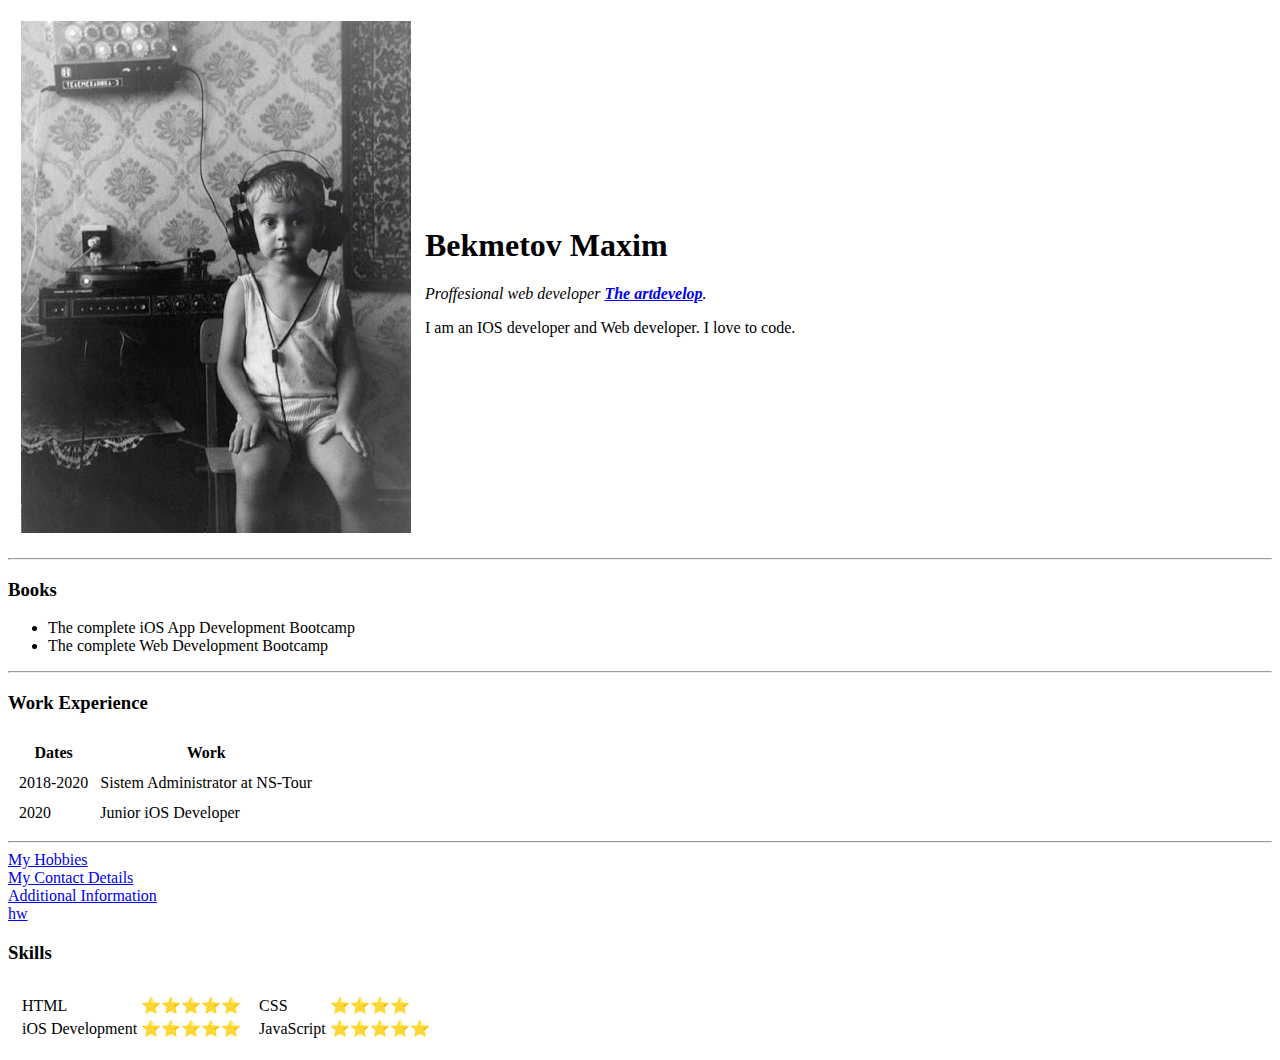
==== index.html @ a842aff0 "Add initial cv website files" ====
<!DOCTYPE html>
<html lang="en" dir="ltr">

<head>
  <meta charset="utf-8">
  <title>Maxim's Personal Site</title>
</head>

<body>
  <table cellspacing="12">
    <tr>
      <td><img src="photo.jpg" alt="maxim profile picture"></td>
      <td>
        <h1>Bekmetov Maxim</h1>
        <p><em>Proffesional web developer <strong><a href="https://www.facebook.com/squareGTS">The artdevelop</a></strong>.</em></p>
        <p>I am an IOS developer and Web developer. I love to code.</p>
      </td>
    </tr>
  </table>
  <hr>
  <h3>Books </h3>
  <ul>
    <li>The complete iOS App Development Bootcamp</li>
    <li>The complete Web Development Bootcamp</li>
  </ul>
  <hr>
  <h3>Work Experience</h3>
  <table cellspacing="10">
    <thead>
      <tr>
        <th>Dates</th>
        <th>Work</th>
      </tr>
    </thead>
    <tbody>
      <tr>
        <td>2018-2020</td>
        <td>Sistem Administrator at NS-Tour</td>
      </tr>
      <tr>
        <td>2020</td>
        <td>Junior iOS Developer</td>
      </tr>
    </tbody>
  </table>
  <hr>
  <a href="hobbies.html">My Hobbies</a>
  <br>
  <a href="contact-me.html">My Contact Details</a>
  <br>
  <a href="additional-information.html">Additional Information</a>
  <br>
  <a href="hw.html">hw</a>

  <h3>Skills</h3>
  <table cellspacing="10">
    <tr>
      <td>
        <table>
          <tr>
            <td>HTML</td>
            <td>⭐️⭐️⭐️⭐️⭐️</td>
          </tr>
          <tr>
            <td>iOS Development</td>
            <td>⭐️⭐️⭐️⭐️⭐️</td>
          </tr>
        </table>
      </td>
      <td>
        <table>
          <tr>
            <td>CSS</td>
            <td>⭐️⭐️⭐️⭐️</td>
          </tr>
          <tr>
            <td>JavaScript</td>
            <td>⭐️⭐️⭐️⭐️⭐️</td>
          </tr>
        </table>
      </td>
    </tr>
  </table>
</body>

</html>
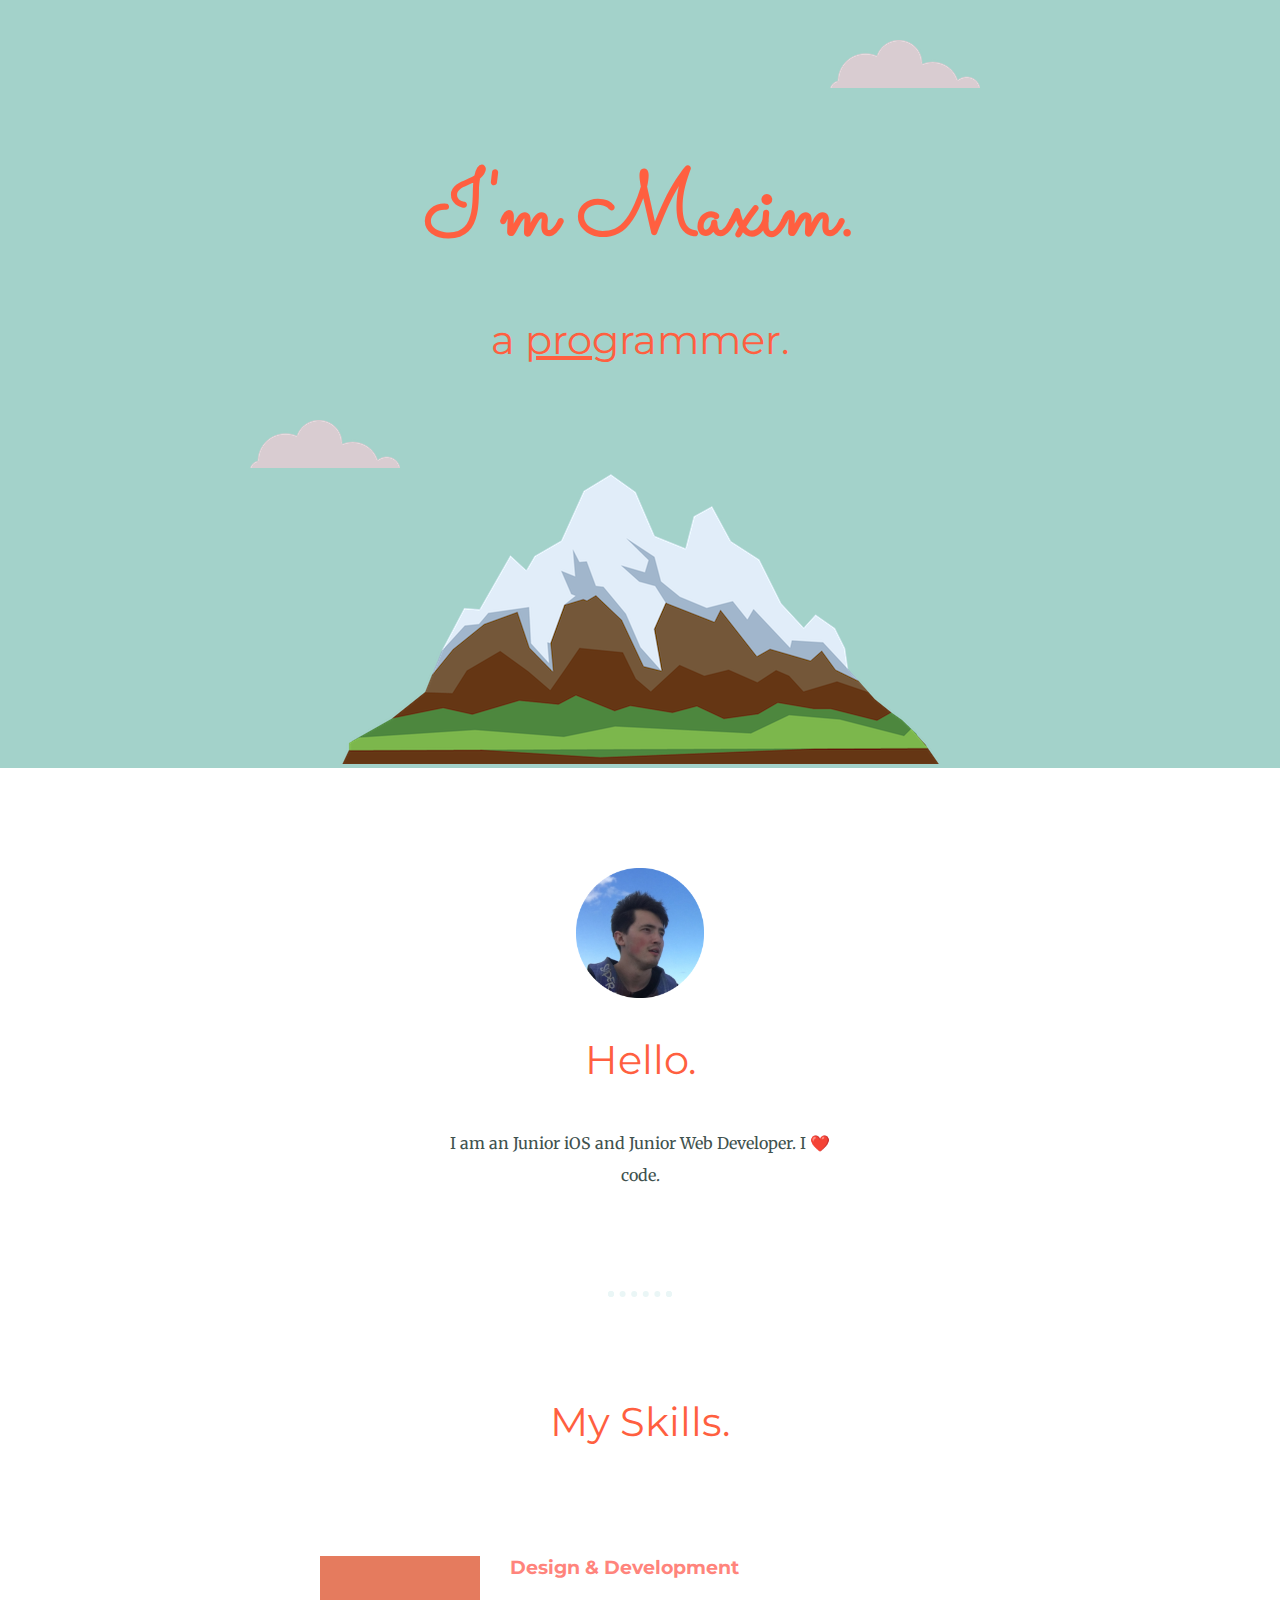
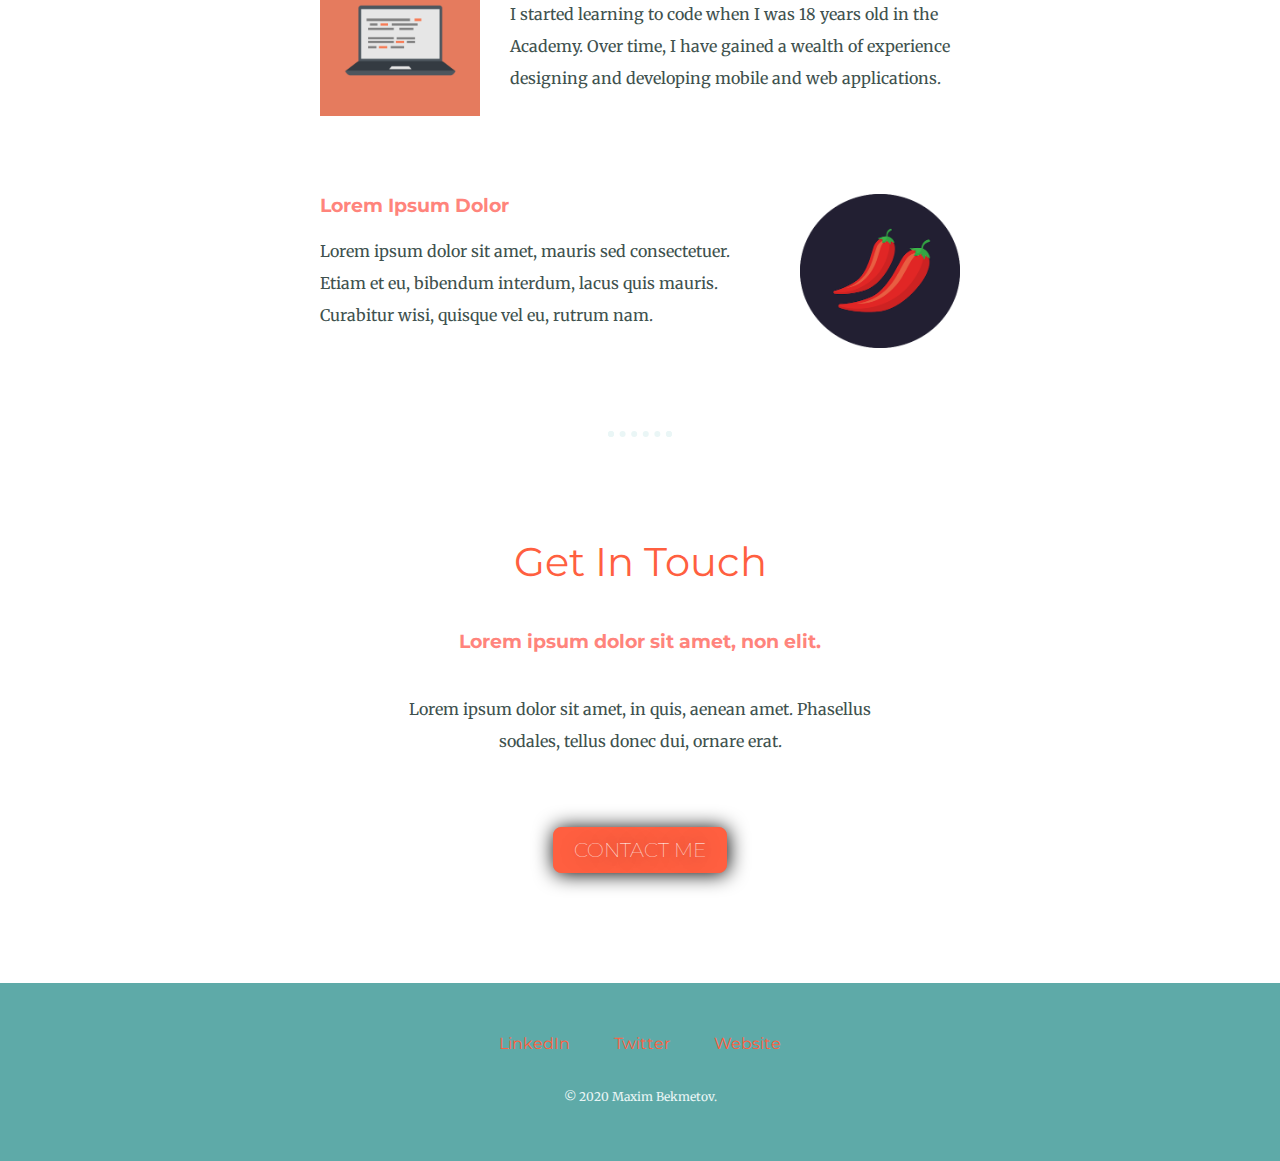
==== commit 854cc60b: "Add files via upload" ====
--- a/index.html
+++ b/index.html
@@ -3,84 +3,59 @@
 
 <head>
   <meta charset="utf-8">
-  <title>Maxim's Personal Site</title>
+  <title>Maxim Bekmetov</title>
+  <link rel="stylesheet" href="css/styles.css">
+  <link rel="icon" href="favicon.ico">
+  <link href="https://fonts.googleapis.com/css?family=Merriweather|Montserrat|Sacramento" rel="stylesheet">
 </head>
 
 <body>
-  <table cellspacing="12">
-    <tr>
-      <td><img src="photo.jpg" alt="maxim profile picture"></td>
-      <td>
-        <h1>Bekmetov Maxim</h1>
-        <p><em>Proffesional web developer <strong><a href="https://www.facebook.com/squareGTS">The artdevelop</a></strong>.</em></p>
-        <p>I am an IOS developer and Web developer. I love to code.</p>
-      </td>
-    </tr>
-  </table>
-  <hr>
-  <h3>Books </h3>
-  <ul>
-    <li>The complete iOS App Development Bootcamp</li>
-    <li>The complete Web Development Bootcamp</li>
-  </ul>
-  <hr>
-  <h3>Work Experience</h3>
-  <table cellspacing="10">
-    <thead>
-      <tr>
-        <th>Dates</th>
-        <th>Work</th>
-      </tr>
-    </thead>
-    <tbody>
-      <tr>
-        <td>2018-2020</td>
-        <td>Sistem Administrator at NS-Tour</td>
-      </tr>
-      <tr>
-        <td>2020</td>
-        <td>Junior iOS Developer</td>
-      </tr>
-    </tbody>
-  </table>
-  <hr>
-  <a href="hobbies.html">My Hobbies</a>
-  <br>
-  <a href="contact-me.html">My Contact Details</a>
-  <br>
-  <a href="additional-information.html">Additional Information</a>
-  <br>
-  <a href="hw.html">hw</a>
+  <div class="top-container">
+    <img class="top-cloud" src="images/cloud.png" alt="cloud-img">
+    <h1>I'm Maxim.</h1>
+    <h2>a <span class="pro">pro</span>grammer.</h2>
+    <img class="bottom-cloud" src="images/cloud.png" alt="cloud-img">
+    <img src="images/mountain.png" alt="mountain-img">
+  </div>
 
-  <h3>Skills</h3>
-  <table cellspacing="10">
-    <tr>
-      <td>
-        <table>
-          <tr>
-            <td>HTML</td>
-            <td>⭐️⭐️⭐️⭐️⭐️</td>
-          </tr>
-          <tr>
-            <td>iOS Development</td>
-            <td>⭐️⭐️⭐️⭐️⭐️</td>
-          </tr>
-        </table>
-      </td>
-      <td>
-        <table>
-          <tr>
-            <td>CSS</td>
-            <td>⭐️⭐️⭐️⭐️</td>
-          </tr>
-          <tr>
-            <td>JavaScript</td>
-            <td>⭐️⭐️⭐️⭐️⭐️</td>
-          </tr>
-        </table>
-      </td>
-    </tr>
-  </table>
+
+  <div class="middle-container">
+    <div class="profile">
+      <img class="maxim-img" src="images/IMG_2680.png" alt="maxim-img">
+      <h2>Hello.</h2>
+      <p class="intro">I am an Junior iOS and Junior Web Developer. I ❤️ code.</p>
+    </div>
+    <hr>
+    <div class="skills">
+      <h2>My Skills.</h2>
+      <div class="skill-row">
+        <img class="computer-img" src="images/computer.png" alt="computer-img">
+        <h3>Design & Development</h3>
+        <p>I started learning to code when I was 18 years old in the Academy. Over time, I have gained a wealth of experience designing and developing mobile and web applications.</p>
+      </div>
+      <div class="skill-row">
+        <img class="chilli-img" src="images/chillies.png" alt="chillies-img">
+        <h3>Lorem Ipsum Dolor</h3>
+        <p>Lorem ipsum dolor sit amet, mauris sed consectetuer. Etiam et eu, bibendum interdum, lacus quis mauris. Curabitur wisi, quisque vel eu, rutrum nam.</p>
+      </div>
+    </div>
+    <hr>
+    <div class="contact-me">
+      <h2>Get In Touch</h2>
+      <h3>Lorem ipsum dolor sit amet, non elit.</h3>
+      <p class="contact-message">Lorem ipsum dolor sit amet, in quis, aenean amet. Phasellus sodales, tellus donec dui, ornare erat.</p>
+      <a class="btn" href="mailto:squareGTS@icloud.com">CONTACT ME</a>
+    </div>
+  </div>
+
+
+  <div class="bottom-container">
+    <a class="footer-link" href="https://www.linkedin.com/in/maxim-bekmetov-b5085b158/">LinkedIn</a>
+    <a class="footer-link" href="https://twitter.com/">Twitter</a>
+    <a class="footer-link" href="https://squaregts.github.io/cv/">Website</a>
+    <p class="copyright">© 2020 Maxim Bekmetov.</p>
+  </div>
+
 </body>
 
 </html>
--- a/css/styles.css
+++ b/css/styles.css
@@ -0,0 +1,157 @@
+body {
+  color: #40514E;
+  margin: 0;
+  text-align: center;
+  font-family: 'Merriweather', serif;
+}
+
+h1 {
+  color: #ff5f40;
+  font-size: 5.625rem;
+  margin: 50px auto 0 auto;
+  font-family: 'Sacramento', cursive;
+}
+
+h2 {
+  color: #ff5f40;
+  font-family: 'Montserrat', sans-serif;
+  font-size: 2.5rem;
+  font-weight: normal;
+  padding-bottom: 10px;
+}
+
+h3 {
+  color: #ff847c;
+  font-family: 'Montserrat', sans-serif;
+}
+
+p {
+  line-height: 2;
+}
+
+hr {
+  border: dotted #EAF6F6 6px;
+  border-bottom: none;
+  width: 4%;
+  margin: 100px auto;
+}
+
+a {
+  color: #ff5f40;
+  font-family: 'Montserrat', sans-serif;
+  margin: 10px 20px;
+  text-decoration: none;
+}
+
+a:hover {
+  color: #EAF6F6;
+}
+
+.top-container {
+  background-color: #a3d2ca;
+  position: relative;
+  padding-top: 100px;
+}
+
+.maxim-img {
+  width: 10%;
+}
+
+.middle-container {
+  margin: 100px 0;
+}
+
+.bottom-container {
+  background-color: #5eaaa8;
+  padding: 50px 0 20px;
+}
+
+.skill-row {
+  width: 50%;
+  margin: 100px auto 100px auto;
+  text-align: left;
+}
+
+.pro {
+  text-decoration: underline;
+}
+
+.intro {
+  width: 30%;
+  margin: auto;
+}
+
+.contact-message {
+  width: 40%;
+  margin: 40px auto 60px;
+}
+
+.copyright {
+  color: #EAF6F6;
+  font-size: 0.75rem;
+  padding: 20px 0;
+}
+
+.top-cloud {
+  position: absolute;
+  right: 300px;
+  top: 40px;
+}
+
+.bottom-cloud {
+  position: absolute;
+  left: 250px;
+  bottom: 300px;
+}
+
+.computer-img {
+  width: 25%;
+  float: left;
+  margin-right: 30px;
+}
+
+.chilli-img {
+  width: 25%;
+  float: right;
+  margin-left: 30px;
+}
+
+.btn {
+  background: #ff5f40;
+  background-image: -webkit-linear-gradient(top, #ff5f40, #ff5f40);
+  background-image: -moz-linear-gradient(top, #ff5f40, #ff5f40);
+  background-image: -ms-linear-gradient(top, #ff5f40, #ff5f40);
+  background-image: -o-linear-gradient(top, #ff5f40, #ff5f40);
+  background-image: -webkit-gradient(to bottom, #ff5f40, #ff5f40);
+  -webkit-border-radius: 8px;
+  -moz-border-radius: 8px;
+  border-radius: 8px;
+  color: #FFFFFF;
+  font-family: 'Montserrat', sans-serif;
+  font-size: 20px;
+  font-weight: 100;
+  padding: 10px 20px 10px 20px;
+  -webkit-box-shadow: 1px 1px 20px 0 #000000;
+  -moz-box-shadow: 1px 1px 20px 0 #000000;
+  box-shadow: 1px 1px 20px 0 #000000;
+  text-shadow: 1px 1px 20px #000000;
+  border: solid #ff5f40 1px;
+  text-decoration: none;
+  display: inline-block;
+  cursor: pointer;
+  text-align: center;
+}
+
+.btn:hover {
+  border: solid #ff847c 1px;
+  background: #ff847c;
+  background-image: -webkit-linear-gradient(top, #ff847c, #ff847c);
+  background-image: -moz-linear-gradient(top, #ff847c, #ff847c);
+  background-image: -ms-linear-gradient(top, #ff847c, #ff847c);
+  background-image: -o-linear-gradient(top, #ff847c, #ff847c);
+  background-image: -webkit-gradient(to bottom, #ff847c, #ff847c);
+  -webkit-border-radius: 20px;
+  -moz-border-radius: 20px;
+  border-radius: 20px;
+  text-decoration: none;
+}
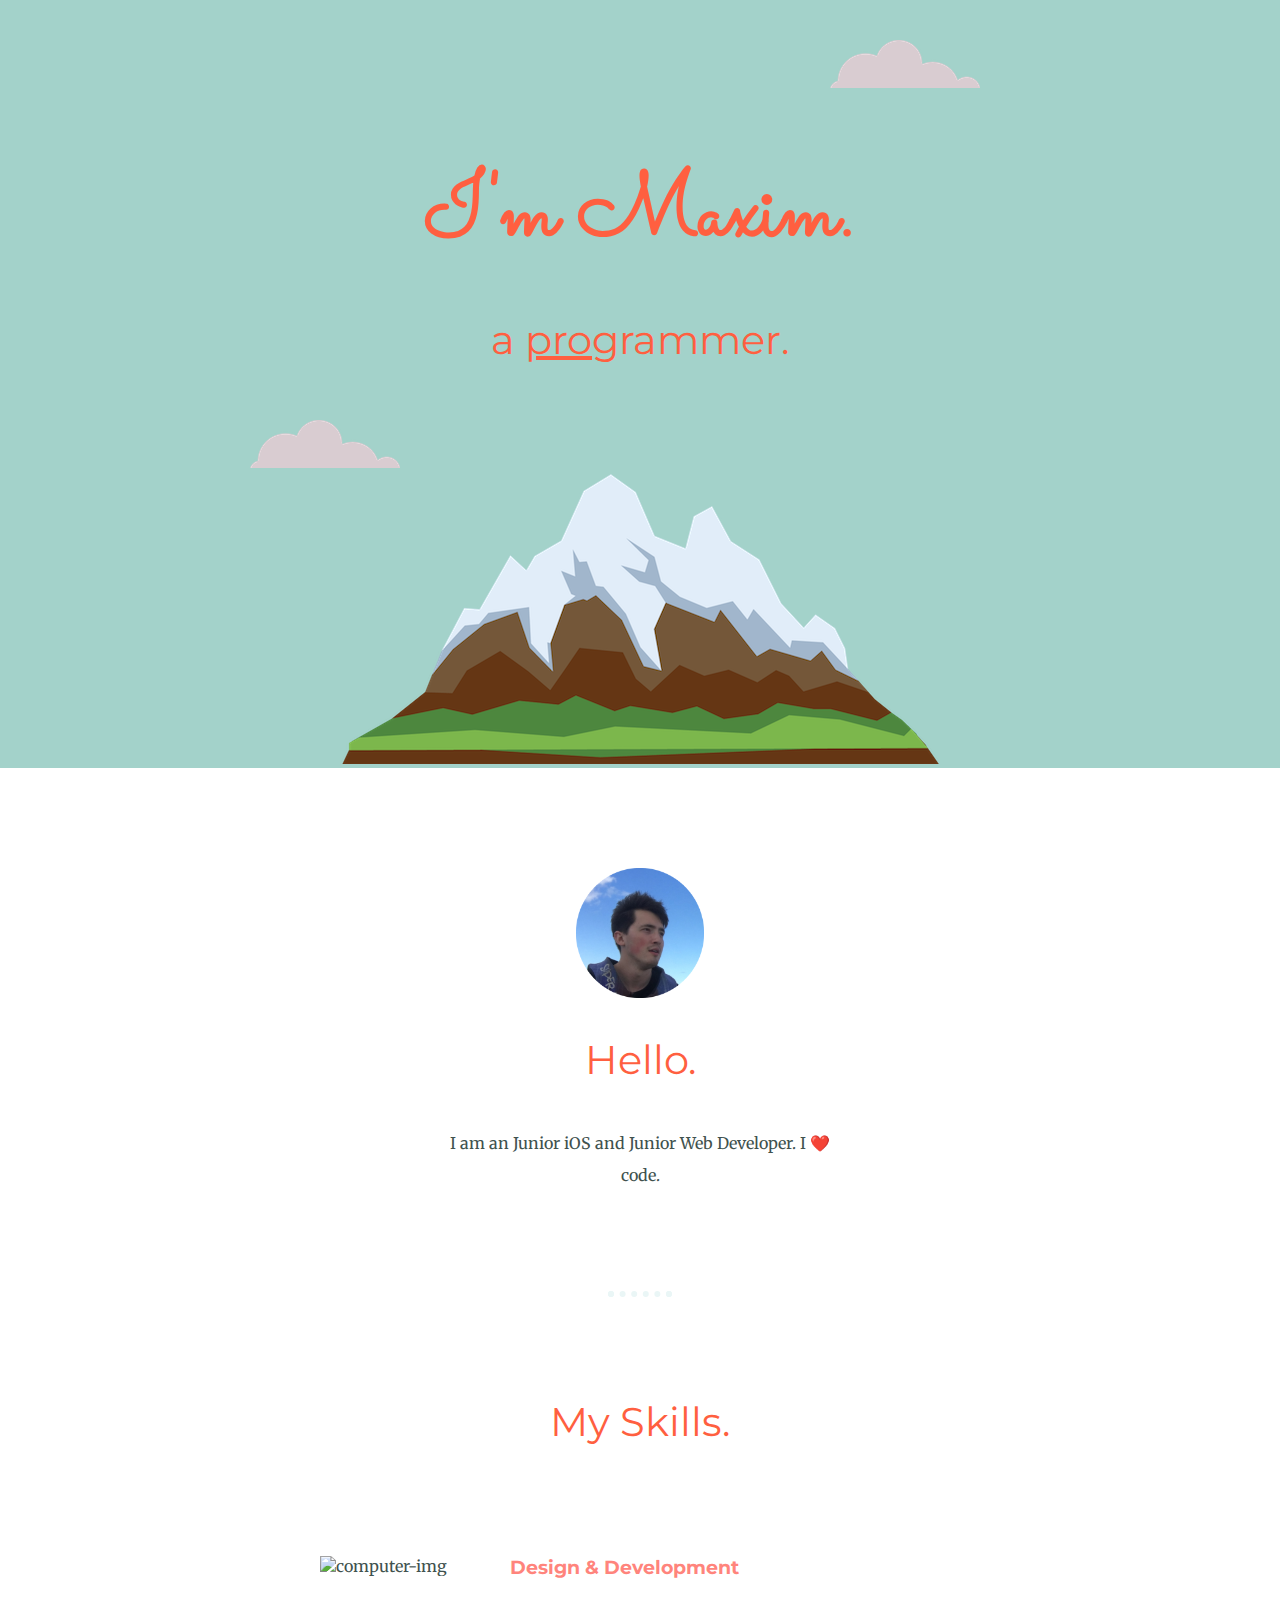
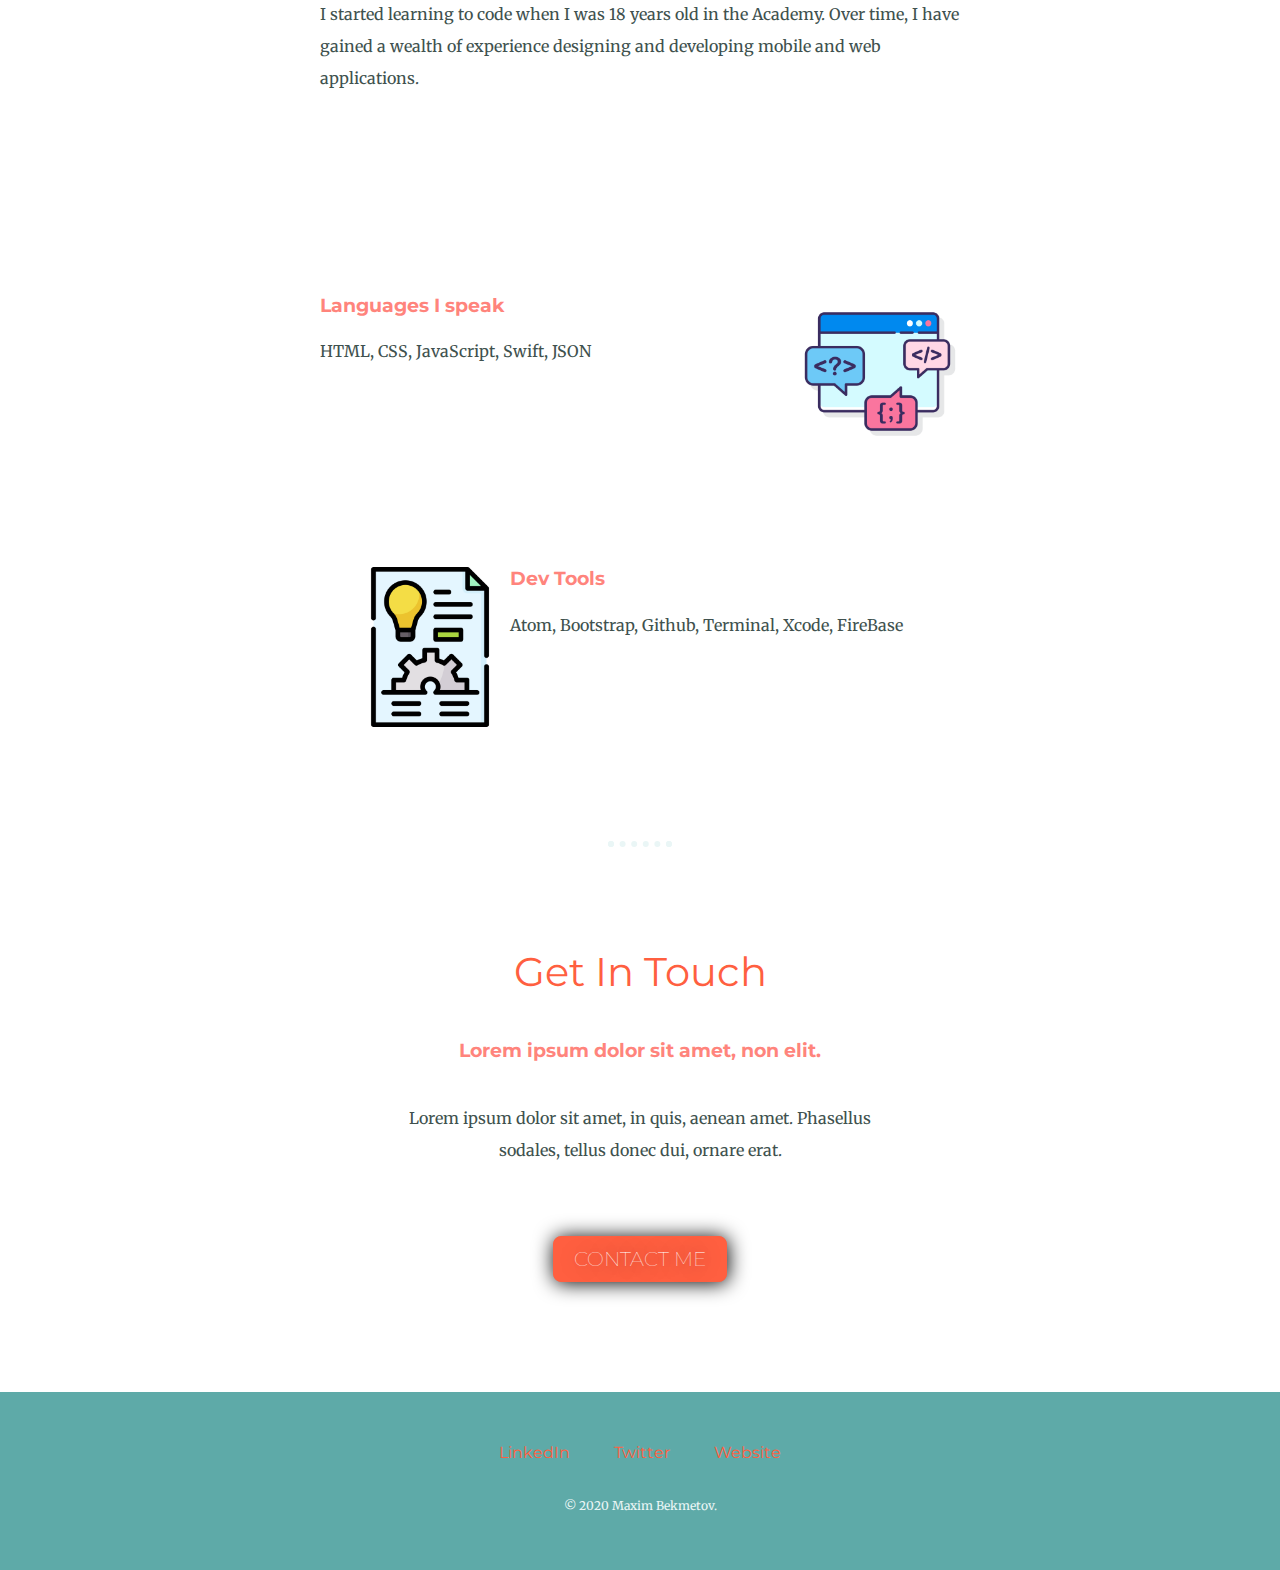
==== commit 684f138c: "Add files via upload" ====
--- a/index.html
+++ b/index.html
@@ -29,14 +29,19 @@
     <div class="skills">
       <h2>My Skills.</h2>
       <div class="skill-row">
-        <img class="computer-img" src="images/computer.png" alt="computer-img">
+        <img class="computer-img" src="https://media.giphy.com/media/26n7b7PjSOZJwVCmY/giphy.gif" alt="computer-img">
         <h3>Design & Development</h3>
         <p>I started learning to code when I was 18 years old in the Academy. Over time, I have gained a wealth of experience designing and developing mobile and web applications.</p>
       </div>
       <div class="skill-row">
-        <img class="chilli-img" src="images/chillies.png" alt="chillies-img">
-        <h3>Lorem Ipsum Dolor</h3>
-        <p>Lorem ipsum dolor sit amet, mauris sed consectetuer. Etiam et eu, bibendum interdum, lacus quis mauris. Curabitur wisi, quisque vel eu, rutrum nam.</p>
+        <img class="coding-language-img" src="images/coding-language.png" alt="coding-language-img">
+        <h3>Languages I speak</h3>
+        <p>HTML, CSS, JavaScript, Swift, JSON</p>
+      </div>
+      <div class="skill-row">
+        <img class="project-management-img" src="images/project-management.png" alt="project-management-img">
+        <h3>Dev Tools</h3>
+        <p>Atom, Bootstrap, Github, Terminal, Xcode, FireBase</p>
       </div>
     </div>
     <hr>
--- a/css/styles.css
+++ b/css/styles.css
@@ -68,7 +68,7 @@
 
 .skill-row {
   width: 50%;
-  margin: 100px auto 100px auto;
+  margin: 100px auto 200px auto;
   text-align: left;
 }
 
@@ -110,9 +110,15 @@
   margin-right: 30px;
 }
 
-.chilli-img {
+.coding-language-img {
   width: 25%;
   float: right;
+  margin-left: 30px;
+}
+
+.project-management-img {
+  width: 25%;
+  float: left;
   margin-left: 30px;
 }
 
